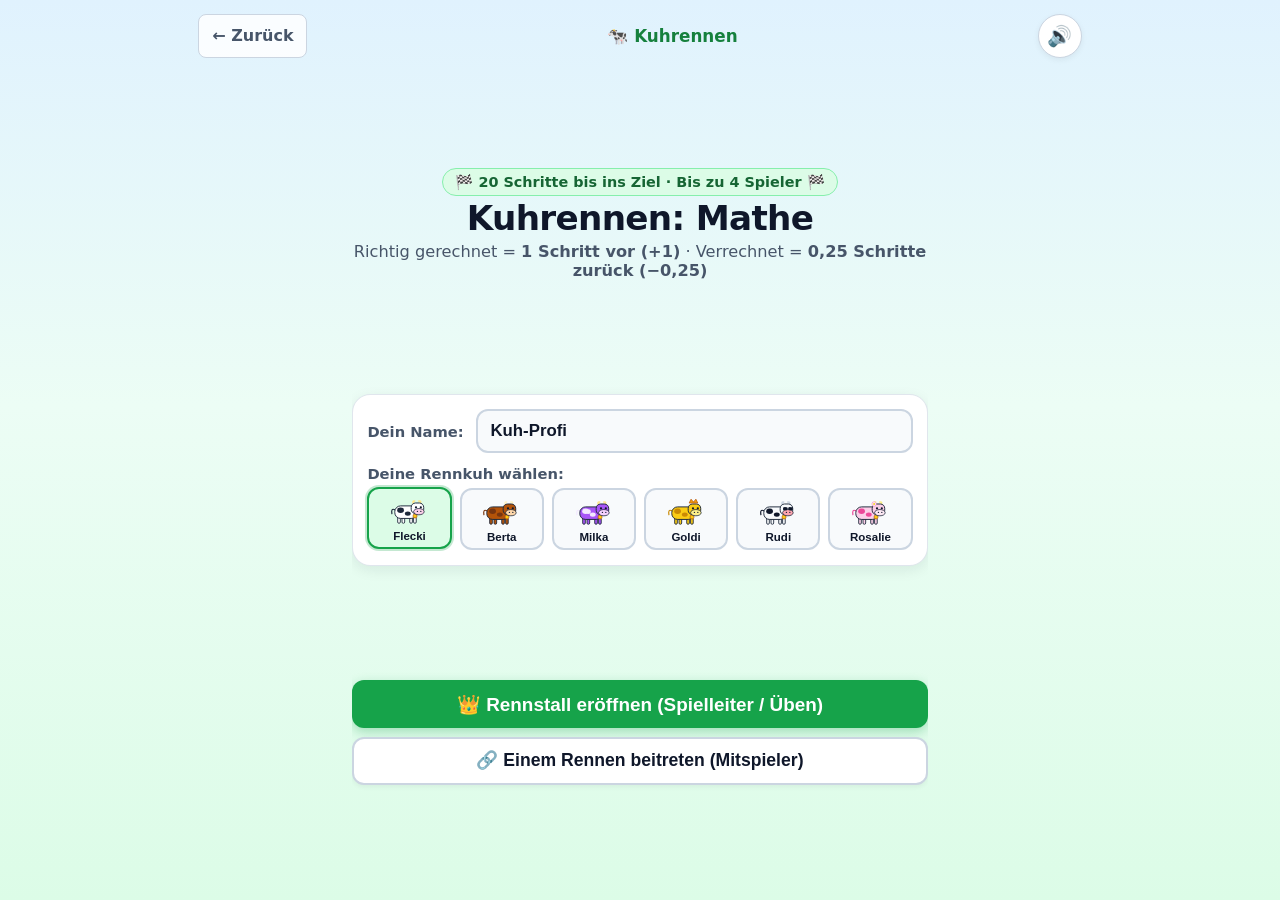
==== projekte/kuhrennen/mathe/index.html @ 22363785 "Neues Lernspiel: Kuhrennen (Mathe)" ====
<!DOCTYPE html>
<html lang="de">
  <head>
    <meta charset="utf-8">
    <meta name="viewport" content="width=device-width, initial-scale=1, viewport-fit=cover">
    <title>Kuhrennen – Mathe</title>
    <link rel="stylesheet" href="style.css">
  </head>
  <body>
    <div class="app-container">

      <!-- ===================================================================
           1. START-BILDSCHIRM (PROFIL & MODUS-WAHL)
           =================================================================== -->
      <section id="screen-home" class="screen">
        <header class="app-header">
          <a href="../" class="nav-back">&larr; Zurück</a>
          <div class="header-titel-mini">🐄 Kuhrennen</div>
          <button id="sound-toggle" class="btn-icon" type="button" aria-label="Ton an/aus">🔊</button>
        </header>

        <main class="home-content">
          <div class="hero-sektion">
            <div class="hero-badge">🏁 20 Schritte bis ins Ziel · Bis zu 4 Spieler 🏁</div>
            <h1 class="spiel-titel">Kuhrennen: Mathe</h1>
            <p class="spiel-untertitel">
              Richtig gerechnet = <strong>1 Schritt vor (+1)</strong> · Verrechnet = <strong>0,25 Schritte zurück (−0,25)</strong>
            </p>
          </div>

          <!-- Spieler-Profil: Name & Kuh-Auswahl -->
          <div class="karte profil-karte">
            <div class="profil-zeile">
              <label for="input-player-name" class="feld-label">Dein Name:</label>
              <input
                id="input-player-name"
                class="text-input"
                type="text"
                maxlength="16"
                placeholder="z. B. Max"
                autocomplete="off"
              >
            </div>

            <div class="kuh-auswahl-block">
              <span class="feld-label">Deine Rennkuh wählen:</span>
              <div id="home-cow-picker" class="kuh-grid" role="radiogroup" aria-label="Rennkuh wählen">
                <!-- Wird dynamisch aus game.js gerendert -->
              </div>
            </div>
          </div>

          <!-- Hauptaktionen: Spiel erstellen oder Beitreten -->
          <div class="home-aktionen">
            <button id="btn-create-lobby" class="btn-primaer btn-gross" type="button">
              👑 Rennstall eröffnen (Spielleiter / Üben)
            </button>
            <button id="btn-go-join" class="btn-sekundaer btn-gross" type="button">
              🔗 Einem Rennen beitreten (Mitspieler)
            </button>
          </div>
        </main>
      </section>

      <!-- ===================================================================
           2. RENNSTALL / LOBBY (SPIELLEITER & MITSPIELER)
           =================================================================== -->
      <section id="screen-lobby" class="screen" hidden>
        <header class="app-header">
          <button id="btn-leave-lobby" class="nav-back btn-link-optik" type="button">&larr; Verlassen</button>
          <div id="lobby-role-badge" class="rolle-badge">👑 Spielleiter</div>
          <button class="btn-icon header-sound" type="button" aria-label="Ton an/aus">🔊</button>
        </header>

        <main class="lobby-content">
          <div class="lobby-grid">
            <!-- Linke/Obere Spalte: Startboxen (1 bis 4 Spieler) -->
            <div class="karte stall-karte">
              <div class="karte-kopf">
                <h2 class="sektion-titel">🐄 Startboxen (<span id="lobby-player-count">1</span>/4)</h2>
                <button id="btn-open-invite" class="btn-akzent-klein" type="button">
                  ➕ Mitspieler einladen
                </button>
              </div>

              <div id="lobby-players-list" class="stall-liste">
                <!-- Spieler-Slots werden dynamisch gerendert -->
              </div>

              <!-- Schneller Kuh-Wechsel in der Lobby -->
              <div class="lobby-profil-leiste">
                <span class="klein-label">Kuh wechseln:</span>
                <div id="lobby-cow-picker" class="kuh-grid-kompakt"></div>
              </div>
            </div>

            <!-- Rechte/Untere Spalte: Aufgabentyp & Start -->
            <div class="karte einstellungen-karte">
              <h2 class="sektion-titel">📐 Aufgabentyp für dieses Rennen</h2>
              <p id="lobby-typ-hinweis" class="klein-hinweis">
                Der Spielleiter wählt die Aufgaben für alle aus (alle erhalten exakt dieselben Aufgaben):
              </p>

              <div id="lobby-typen-container" class="typen-liste">
                <!-- Aufgabentypen aus game.js -->
              </div>

              <div class="lobby-start-bereich">
                <button id="btn-start-race" class="btn-primaer btn-gross" type="button">
                  🚦 Rennen starten!
                </button>
                <div id="guest-waiting-msg" class="warte-box" hidden>
                  <span class="puls-punkt"></span>
                  <span>Verbunden! Warte darauf, dass der Spielleiter das Rennen startet…</span>
                </div>
              </div>
            </div>
          </div>
        </main>
      </section>

      <!-- ===================================================================
           3. BEITRITTS-BILDSCHIRM FÜR MITSPIELER (WEBRTC HANDSHAKE)
           =================================================================== -->
      <section id="screen-join" class="screen" hidden>
        <header class="app-header">
          <button id="btn-cancel-join" class="nav-back btn-link-optik" type="button">&larr; Zurück</button>
          <div class="rolle-badge">🔗 Mitspieler-Verbindung</div>
          <button class="btn-icon header-sound" type="button" aria-label="Ton an/aus">🔊</button>
        </header>

        <main class="join-content">
          <div class="karte join-karte">
            <!-- Schritt 1 für Mitspieler: Einladungs-Code eingeben (falls nicht per Link geöffnet) -->
            <div id="guest-step-1" class="handshake-schritt">
              <div class="schritt-badge">Schritt 1 von 2</div>
              <h2 class="sektion-titel">Einladung vom Spielleiter einfügen</h2>
              <p class="schritt-text">
                Füge hier den <strong>Einladungs-Link</strong> oder <strong>Einladungs-Code</strong> ein, den dir der Spielleiter geschickt hat:
              </p>
              <div class="code-eingabe-zeile">
                <input
                  id="input-offer-code"
                  class="text-input code-input"
                  type="text"
                  placeholder="Einladungs-Code oder Link hier einfügen…"
                  autocomplete="off"
                >
                <button id="btn-paste-offer" class="btn-sekundaer" type="button" title="Aus Zwischenablage einfügen">
                  📋 Einfügen
                </button>
              </div>
              <p id="join-error-msg" class="fehler-text" hidden></p>
              <button id="btn-process-offer" class="btn-primaer btn-gross" type="button">
                Weiter &rarr; Antwort-Code erzeugen
              </button>
            </div>

            <!-- Schritt 2 für Mitspieler: Antwort-Code zurückschicken -->
            <div id="guest-step-2" class="handshake-schritt" hidden>
              <div class="schritt-badge erfolg">Schritt 2 von 2</div>
              <h2 class="sektion-titel">Antwort-Code an Spielleiter schicken</h2>
              <p class="schritt-text">
                Super! Kopiere jetzt diesen <strong>Antwort-Code</strong> und schicke ihn zurück an den Spielleiter:
              </p>

              <div class="code-anzeige-box">
                <input
                  id="output-answer-code"
                  class="text-input code-input"
                  type="text"
                  readonly
                >
                <button id="btn-copy-answer" class="btn-primaer" type="button">
                  📋 Antwort-Code kopieren
                </button>
              </div>
              <p id="copy-answer-feedback" class="erfolg-text" hidden>
                ✅ Antwort-Code kopiert! Schicke ihn jetzt dem Spielleiter.
              </p>

              <div class="warte-box">
                <span class="puls-punkt"></span>
                <span>Warte darauf, dass der Spielleiter deinen Antwort-Code einfügt… (Du wirst danach automatisch in den Rennstall weitergeleitet!)</span>
              </div>
            </div>
          </div>
        </main>
      </section>

      <!-- ===================================================================
           4. SPIEL-BILDSCHIRM (RENNBAHN + RECHEN-COCKPIT)
           =================================================================== -->
      <section id="screen-game" class="screen" hidden>
        <header class="game-header">
          <div class="status-element schritte-box">
            <span class="status-label">Dein Ziel</span>
            <span id="own-progress-text" class="status-wert">0 / 20</span>
          </div>

          <div class="game-info-mitte">
            <span id="game-category-badge" class="kategorie-pill">1 ×/÷ 1</span>
            <span id="game-timer-text" class="renn-uhr">0:00</span>
          </div>

          <div class="header-rechts-gruppe">
            <button id="btn-abort-race" class="btn-klein-abbruch" type="button" title="Rennen beenden">✕</button>
            <button class="btn-icon header-sound" type="button" aria-label="Ton an/aus">🔊</button>
          </div>
        </header>

        <main class="game-layout">
          <!-- OBERER BEREICH: LIVE-RENNBAHN (1 bis 4 KÜHE) -->
          <section class="rennbahn-sektion" aria-label="Rennbahn">
            <div class="rennbahn-skala">
              <span>Start</span>
              <span>5</span>
              <span>10</span>
              <span>15</span>
              <span>🏁 20</span>
            </div>
            <div id="race-tracks-container" class="rennbahn-spuren">
              <!-- Spuren für 1–4 Spieler werden dynamisch gerendert -->
            </div>
          </section>

          <!-- UNTERER BEREICH: AUFGABE + ZIFFERNBLOCK -->
          <section class="cockpit-sektion">
            <div class="aufgabe-karte">
              <div id="feedback-effekt" class="feedback-ebene" aria-hidden="true"></div>
              <div class="aufgabe-kopf-zeile">
                <span id="aufgabe-nummer-badge" class="aufgabe-nr">Aufgabe #1</span>
              </div>
              <div class="rechen-zeile">
                <span id="aufgabe-term" class="aufgabe-term">6 · 7</span>
                <div class="loesung-zeile">
                  <span class="ist-gleich">=</span>
                  <div id="antwort-display" class="antwort-display platzhalter">?</div>
                </div>
              </div>
            </div>

            <!-- Touch-Ziffernblock & Tastatur-Steuerung -->
            <div class="tasten-block">
              <div class="ziffern-grid">
                <button type="button" class="taste" data-key="1">1</button>
                <button type="button" class="taste" data-key="2">2</button>
                <button type="button" class="taste" data-key="3">3</button>

                <button type="button" class="taste" data-key="4">4</button>
                <button type="button" class="taste" data-key="5">5</button>
                <button type="button" class="taste" data-key="6">6</button>

                <button type="button" class="taste" data-key="7">7</button>
                <button type="button" class="taste" data-key="8">8</button>
                <button type="button" class="taste" data-key="9">9</button>

                <button type="button" class="taste taste-loeschen" data-key="backspace" aria-label="Letzte Ziffer löschen">⌫</button>
                <button type="button" class="taste" data-key="0">0</button>
                <button type="button" class="taste taste-ok" data-key="enter" aria-label="Antwort bestätigen">✓</button>
              </div>
            </div>
          </section>
        </main>

        <!-- 3-2-1-LOS! STARTAMPEL OVERLAY -->
        <div id="countdown-overlay" class="overlay-huelle" hidden>
          <div class="ampel-karte">
            <div class="ampel-lichter">
              <span id="ampel-rot" class="ampel-kreis"></span>
              <span id="ampel-gelb" class="ampel-kreis"></span>
              <span id="ampel-gruen" class="ampel-kreis"></span>
            </div>
            <div id="countdown-zahl" class="countdown-zahl">3</div>
            <p class="countdown-sub">Mach dich bereit zum Rechnen!</p>
          </div>
        </div>
      </section>

      <!-- ===================================================================
           5. SIEGEREHRUNG & STATISTIK-BILDSCHIRM
           =================================================================== -->
      <section id="screen-end" class="screen" hidden>
        <div id="confetti-container" class="konfetti-ebene" aria-hidden="true"></div>

        <header class="app-header">
          <div class="rolle-badge">🏁 Zieleinlauf</div>
          <button class="btn-icon header-sound" type="button" aria-label="Ton an/aus">🔊</button>
        </header>

        <main class="end-content">
          <div class="sieger-banner">
            <div id="winner-cow-avatar" class="sieger-kuh-gross"></div>
            <div class="sieger-text-block">
              <span class="krone-badge">🏆 Sieger-Kuh 🏆</span>
              <h2 id="winner-title" class="end-titel">Max gewinnt!</h2>
              <p id="winner-subtitle" class="end-untertitel">20 Schritte in 45,2 Sekunden</p>
            </div>
          </div>

          <!-- Rangliste & Detail-Statistik für alle Spieler -->
          <div class="karte rangliste-karte">
            <h3 class="sektion-titel">📊 Platzierungen & Statistik</h3>
            <div id="results-table-container" class="rangliste-scroll">
              <!-- Dynamische Tabelle mit Platz, Kuh, Name, Schritte, Richtig, Fehler, Quote, Zeit -->
            </div>
          </div>

          <!-- Aktionen nach dem Rennen (Verbindung bleibt bestehen!) -->
          <div id="host-end-actions" class="end-aktionen">
            <button id="btn-rematch" class="btn-primaer btn-gross" type="button">
              🔄 Gleich nochmal spielen!
            </button>
            <button id="btn-back-lobby" class="btn-sekundaer" type="button">
              🏠 Zurück in den Rennstall (Aufgabentyp ändern)
            </button>
          </div>

          <div id="guest-end-waiting" class="warte-box" hidden>
            <span class="puls-punkt"></span>
            <span>Warte auf den Spielleiter für die nächste Runde…</span>
          </div>
        </main>
      </section>

      <!-- ===================================================================
           MODAL: MITSPIELER EINLADEN (FÜR SPIELLEITER)
           =================================================================== -->
      <div id="modal-invite" class="overlay-huelle" hidden role="dialog" aria-modal="true" aria-labelledby="invite-modal-title">
        <div class="modal-karte">
          <div class="modal-kopf">
            <h2 id="invite-modal-title" class="sektion-titel">➕ Mitspieler einladen</h2>
            <button id="btn-close-invite" class="btn-icon-klein" type="button" aria-label="Schließen">✕</button>
          </div>

          <div class="modal-inhalt">
            <!-- Schritt 1: Einladungs-Link oder Code senden -->
            <div class="handshake-schritt">
              <div class="schritt-badge">1. Einladung verschicken</div>
              <p class="schritt-text">
                Schicke deinem Mitspieler diesen <strong>Einladungs-Link</strong> (oder den Code):
              </p>
              <div class="invite-buttons-row">
                <button id="btn-copy-invite-link" class="btn-primaer" type="button">
                  🔗 Einladungs-Link kopieren
                </button>
                <button id="btn-copy-invite-code" class="btn-sekundaer" type="button">
                  📋 Nur Code kopieren
                </button>
              </div>
              <input id="output-offer-code" class="text-input code-input-klein" type="text" readonly>
              <p id="invite-copy-feedback" class="erfolg-text" hidden></p>
            </div>

            <hr class="trennlinie">

            <!-- Schritt 2: Antwort-Code vom Mitspieler einfügen -->
            <div class="handshake-schritt">
              <div class="schritt-badge erfolg">2. Antwort-Code vom Mitspieler einfügen</div>
              <p class="schritt-text">
                Sobald dein Mitspieler den Link geöffnet hat, schickt er dir seinen <strong>Antwort-Code</strong> zurück. Füge ihn hier ein:
              </p>
              <div class="code-eingabe-zeile">
                <input
                  id="input-answer-code"
                  class="text-input code-input"
                  type="text"
                  placeholder="Antwort-Code hier einfügen…"
                  autocomplete="off"
                >
                <button id="btn-paste-answer" class="btn-sekundaer" type="button" title="Aus Zwischenablage einfügen">
                  📋 Einfügen
                </button>
              </div>
              <p id="invite-error-msg" class="fehler-text" hidden></p>
              <button id="btn-connect-guest" class="btn-primaer btn-gross" type="button">
                ✅ Mitspieler verbinden
              </button>
            </div>
          </div>
        </div>
      </div>

    </div>

    <script src="audio.js"></script>
    <script src="webrtc.js"></script>
    <script src="game.js"></script>
  </body>
</html>
---- projekte/kuhrennen/mathe/style.css ----
/* Kuhrennen: Mathe – Stylesheet */
:root {
  --farbe-hintergrund: #ecfdf5;
  --farbe-wiese-hell: #dcfce7;
  --farbe-wiese-spur-1: #bbf7d0;
  --farbe-wiese-spur-2: #86efac;
  --farbe-karte: #ffffff;
  --farbe-primaer: #16a34a;
  --farbe-primaer-dunkel: #15803d;
  --farbe-blau: #2563eb;
  --farbe-blau-dunkel: #1d4ed8;
  --farbe-akzent: #f59e0b;
  --farbe-erfolg: #10b981;
  --farbe-fehler: #ef4444;
  --farbe-text: #0f172a;
  --farbe-text-hell: #475569;
  --farbe-taste: #f8fafc;
  --farbe-taste-border: #cbd5e1;
  --farbe-taste-hover: #e2e8f0;
  --farbe-taste-active: #cbd5e1;

  --radius-gross: 1.15rem;
  --radius-mittel: 0.75rem;
  --radius-klein: 0.5rem;
  --schatten: 0 4px 14px rgba(15, 23, 42, 0.08);
  --schatten-stark: 0 10px 28px rgba(15, 23, 42, 0.14);
}

*, *::before, *::after {
  box-sizing: border-box;
  margin: 0;
  padding: 0;
}

body {
  font-family: system-ui, -apple-system, BlinkMacSystemFont, "Segoe UI", Roboto, sans-serif;
  background: linear-gradient(180deg, #e0f2fe 0%, #ecfdf5 45%, #dcfce7 100%);
  color: var(--farbe-text);
  height: 100dvh;
  min-height: 100dvh;
  overflow: hidden;
  display: flex;
  justify-content: center;
  align-items: center;
  padding-top: env(safe-area-inset-top);
  padding-bottom: env(safe-area-inset-bottom);
  padding-left: env(safe-area-inset-left);
  padding-right: env(safe-area-inset-right);
  user-select: none;
  -webkit-user-select: none;
}

.app-container {
  width: 100%;
  max-width: 58rem;
  height: 100dvh;
  display: flex;
  flex-direction: column;
  position: relative;
  overflow: hidden;
}

/* =========================================================================
   SCREENS & ALLGEMEINE CONTAINER
   ========================================================================= */
.screen {
  flex: 1;
  display: flex;
  flex-direction: column;
  height: 100%;
  padding: clamp(0.5rem, 1.5vh, 1.1rem) clamp(0.65rem, 2vw, 1.4rem);
  overflow: hidden;
  position: relative;
}

.screen[hidden],
.overlay-huelle[hidden],
[hidden] {
  display: none !important;
}

.karte {
  background: var(--farbe-karte);
  border-radius: var(--radius-gross);
  box-shadow: var(--schatten);
  padding: clamp(0.65rem, 1.6vh, 1.15rem);
  border: 1px solid rgba(203, 213, 225, 0.6);
}

/* =========================================================================
   HEADER / NAVIGATION
   ========================================================================= */
.app-header,
.game-header {
  display: flex;
  align-items: center;
  justify-content: space-between;
  gap: 0.6rem;
  padding-bottom: clamp(0.35rem, 1vh, 0.6rem);
  flex-shrink: 0;
}

.nav-back {
  display: inline-flex;
  align-items: center;
  font-size: 1rem;
  font-weight: 700;
  color: var(--farbe-text-hell);
  text-decoration: none;
  padding: 0.45rem 0.8rem;
  border-radius: var(--radius-klein);
  background: rgba(255, 255, 255, 0.85);
  border: 1px solid var(--farbe-taste-border);
  min-height: 44px;
  cursor: pointer;
}

.nav-back:hover {
  color: var(--farbe-primaer-dunkel);
  background: #ffffff;
}

.header-titel-mini {
  font-weight: 800;
  font-size: 1.05rem;
  color: var(--farbe-primaer-dunkel);
}

.rolle-badge {
  background: #fef3c7;
  color: #92400e;
  font-weight: 800;
  font-size: 0.9rem;
  padding: 0.35rem 0.85rem;
  border-radius: 999px;
  border: 1px solid #fde68a;
}

.btn-icon {
  background: #ffffff;
  border: 1px solid var(--farbe-taste-border);
  font-size: 1.25rem;
  border-radius: 50%;
  width: 44px;
  height: 44px;
  cursor: pointer;
  display: flex;
  align-items: center;
  justify-content: center;
  box-shadow: 0 2px 6px rgba(0, 0, 0, 0.06);
  transition: transform 0.1s;
  flex-shrink: 0;
}

.btn-icon:active {
  transform: scale(0.92);
}

/* =========================================================================
   1. HOME-SCREEN (PROFIL & START)
   ========================================================================= */
.home-content {
  flex: 1;
  display: flex;
  flex-direction: column;
  align-items: center;
  justify-content: space-evenly;
  gap: clamp(0.45rem, 1.4vh, 1rem);
  max-width: 36rem;
  margin: 0 auto;
  width: 100%;
  overflow: hidden;
}

.hero-sektion {
  text-align: center;
  display: flex;
  flex-direction: column;
  align-items: center;
  gap: 0.25rem;
}

.hero-badge {
  display: inline-block;
  background: #dcfce7;
  color: #166534;
  font-weight: 800;
  font-size: clamp(0.78rem, 1.6vh, 0.92rem);
  padding: 0.28rem 0.8rem;
  border-radius: 999px;
  border: 1px solid #86efac;
}

.spiel-titel {
  font-size: clamp(1.55rem, 3.8vh, 2.35rem);
  font-weight: 900;
  color: #0f172a;
  letter-spacing: -0.02em;
  line-height: 1.1;
}

.spiel-untertitel {
  font-size: clamp(0.85rem, 1.8vh, 1.05rem);
  color: var(--farbe-text-hell);
}

.profil-karte {
  width: 100%;
  display: flex;
  flex-direction: column;
  gap: clamp(0.5rem, 1.3vh, 0.85rem);
}

.profil-zeile {
  display: flex;
  align-items: center;
  gap: 0.75rem;
}

.feld-label {
  font-size: 0.92rem;
  font-weight: 800;
  color: var(--farbe-text-hell);
  white-space: nowrap;
}

.text-input {
  width: 100%;
  font-size: 1.05rem;
  font-weight: 700;
  padding: 0.55rem 0.8rem;
  border: 2px solid var(--farbe-taste-border);
  border-radius: var(--radius-mittel);
  background: #f8fafc;
  color: var(--farbe-text);
  outline: none;
  min-height: 44px;
  user-select: text;
  -webkit-user-select: text;
}

.text-input:focus {
  border-color: var(--farbe-blau);
  background: #ffffff;
}

.kuh-auswahl-block {
  display: flex;
  flex-direction: column;
  gap: 0.4rem;
}

.kuh-grid {
  display: grid;
  grid-template-columns: repeat(6, 1fr);
  gap: clamp(0.3rem, 1vw, 0.5rem);
}

@media (max-width: 520px) {
  .kuh-grid {
    grid-template-columns: repeat(3, 1fr);
  }
}

.kuh-wahl-btn {
  display: flex;
  flex-direction: column;
  align-items: center;
  justify-content: center;
  gap: 0.15rem;
  padding: 0.35rem 0.25rem;
  background: var(--farbe-taste);
  border: 2px solid var(--farbe-taste-border);
  border-radius: var(--radius-mittel);
  cursor: pointer;
  transition: all 0.14s ease;
  min-height: 54px;
}

.kuh-wahl-btn:hover {
  background: #ffffff;
  border-color: var(--farbe-primaer);
}

.kuh-wahl-btn.aktiv {
  background: #dcfce7;
  border-color: var(--farbe-primaer);
  box-shadow: 0 0 0 2px rgba(22, 163, 74, 0.25);
  transform: translateY(-1px);
}

.kuh-wahl-icon {
  width: clamp(2.1rem, 4.5vh, 2.7rem);
  height: clamp(1.65rem, 3.6vh, 2.1rem);
  display: flex;
  align-items: center;
  justify-content: center;
}

.kuh-wahl-icon svg {
  width: 100%;
  height: 100%;
  overflow: visible;
}

.kuh-wahl-name {
  font-size: 0.72rem;
  font-weight: 800;
  color: var(--farbe-text);
}

.home-aktionen {
  width: 100%;
  display: flex;
  flex-direction: column;
  gap: 0.55rem;
}

/* =========================================================================
   BUTTONS
   ========================================================================= */
.btn-primaer {
  background: var(--farbe-primaer);
  color: #ffffff;
  font-size: clamp(1rem, 2.1vh, 1.2rem);
  font-weight: 800;
  border: none;
  border-radius: var(--radius-mittel);
  padding: 0.7rem 1.4rem;
  cursor: pointer;
  box-shadow: 0 4px 12px rgba(22, 163, 74, 0.32);
  transition: transform 0.1s, background 0.15s;
  min-height: 48px;
  display: inline-flex;
  align-items: center;
  justify-content: center;
  gap: 0.45rem;
}

.btn-primaer:hover {
  background: var(--farbe-primaer-dunkel);
}

.btn-primaer:active {
  transform: scale(0.98);
}

.btn-sekundaer {
  background: #ffffff;
  color: var(--farbe-text);
  border: 2px solid var(--farbe-taste-border);
  font-size: clamp(0.95rem, 2vh, 1.1rem);
  font-weight: 700;
  border-radius: var(--radius-mittel);
  padding: 0.65rem 1.2rem;
  cursor: pointer;
  box-shadow: 0 2px 5px rgba(0, 0, 0, 0.05);
  transition: background 0.15s, border-color 0.15s;
  min-height: 48px;
  display: inline-flex;
  align-items: center;
  justify-content: center;
  gap: 0.4rem;
}

.btn-sekundaer:hover {
  background: var(--farbe-taste-hover);
  border-color: #94a3b8;
}

.btn-gross {
  width: 100%;
}

.btn-akzent-klein {
  background: var(--farbe-blau);
  color: #ffffff;
  font-size: 0.88rem;
  font-weight: 800;
  border: none;
  border-radius: var(--radius-klein);
  padding: 0.45rem 0.85rem;
  cursor: pointer;
  min-height: 40px;
  box-shadow: 0 2px 8px rgba(37, 99, 235, 0.25);
}

.btn-akzent-klein:hover {
  background: var(--farbe-blau-dunkel);
}

.btn-akzent-klein:disabled {
  background: #94a3b8;
  cursor: not-allowed;
  box-shadow: none;
}

/* =========================================================================
   2. LOBBY / RENNSTALL
   ========================================================================= */
.lobby-content {
  flex: 1;
  display: flex;
  flex-direction: column;
  justify-content: center;
  overflow: hidden;
}

.lobby-grid {
  display: grid;
  grid-template-columns: 1fr;
  gap: clamp(0.55rem, 1.5vh, 1rem);
  height: 100%;
  max-height: 38rem;
  overflow: hidden;
}

@media (min-width: 740px) {
  .lobby-grid {
    grid-template-columns: 1.08fr 0.92fr;
    align-items: stretch;
  }
}

.stall-karte,
.einstellungen-karte {
  display: flex;
  flex-direction: column;
  justify-content: space-between;
  gap: 0.55rem;
  overflow: hidden;
}

.karte-kopf {
  display: flex;
  align-items: center;
  justify-content: space-between;
  gap: 0.5rem;
}

.sektion-titel {
  font-size: clamp(1rem, 2.1vh, 1.2rem);
  font-weight: 800;
  color: var(--farbe-text);
}

.stall-liste {
  display: flex;
  flex-direction: column;
  gap: 0.4rem;
  flex: 1;
  overflow-y: auto;
}

.stall-slot {
  display: flex;
  align-items: center;
  justify-content: space-between;
  gap: 0.65rem;
  padding: 0.45rem 0.7rem;
  border-radius: var(--radius-mittel);
  background: #f8fafc;
  border: 2px solid #e2e8f0;
  min-height: 48px;
}

.stall-slot.belegt {
  background: #f0fdf4;
  border-color: #86efac;
}

.stall-slot.eigener {
  background: #eff6ff;
  border-color: #93c5fd;
}

.stall-links {
  display: flex;
  align-items: center;
  gap: 0.6rem;
  min-width: 0;
}

.stall-kuh-icon {
  width: 2.4rem;
  height: 1.9rem;
  flex-shrink: 0;
}

.stall-kuh-icon svg {
  width: 100%;
  height: 100%;
}

.stall-name {
  font-weight: 800;
  font-size: 0.98rem;
  color: var(--farbe-text);
  white-space: nowrap;
  overflow: hidden;
  text-overflow: ellipsis;
}

.stall-status {
  font-size: 0.78rem;
  font-weight: 700;
  padding: 0.2rem 0.55rem;
  border-radius: 999px;
  background: #dcfce7;
  color: #166534;
  white-space: nowrap;
}

.stall-slot.leer .stall-name {
  color: #94a3b8;
  font-weight: 600;
  font-style: italic;
}

.lobby-profil-leiste {
  display: flex;
  align-items: center;
  justify-content: space-between;
  gap: 0.5rem;
  padding-top: 0.35rem;
  border-top: 1px solid #e2e8f0;
}

.klein-label {
  font-size: 0.8rem;
  font-weight: 700;
  color: var(--farbe-text-hell);
  white-space: nowrap;
}

.kuh-grid-kompakt {
  display: flex;
  gap: 0.3rem;
  flex-wrap: nowrap;
}

.kuh-mini-btn {
  width: 38px;
  height: 34px;
  padding: 2px;
  border-radius: var(--radius-klein);
  border: 2px solid var(--farbe-taste-border);
  background: #f8fafc;
  cursor: pointer;
  display: flex;
  align-items: center;
  justify-content: center;
}

.kuh-mini-btn.aktiv {
  border-color: var(--farbe-primaer);
  background: #dcfce7;
}

.kuh-mini-btn svg {
  width: 100%;
  height: 100%;
}

.klein-hinweis {
  font-size: 0.82rem;
  color: var(--farbe-text-hell);
}

.typen-liste {
  display: flex;
  flex-direction: column;
  gap: 0.45rem;
}

.typ-karte {
  display: grid;
  grid-template-columns: auto 1fr;
  grid-template-rows: auto auto;
  column-gap: 0.75rem;
  row-gap: 0.1rem;
  align-items: center;
  text-align: left;
  background: var(--farbe-taste);
  border: 2px solid var(--farbe-taste-border);
  border-radius: var(--radius-mittel);
  padding: 0.5rem 0.75rem;
  cursor: pointer;
  transition: all 0.15s ease;
  min-height: 52px;
}

.typ-karte:hover:not(:disabled) {
  background: #ffffff;
  border-color: var(--farbe-blau);
}

.typ-karte.aktiv {
  background: #eff6ff;
  border-color: var(--farbe-blau);
  box-shadow: 0 0 0 2px rgba(37, 99, 235, 0.18);
}

.typ-karte:disabled {
  cursor: default;
  opacity: 0.9;
}

.typ-badge {
  grid-row: 1 / span 2;
  font-size: 1.15rem;
  font-weight: 800;
  background: #dbeafe;
  color: var(--farbe-blau-dunkel);
  padding: 0.35rem 0.6rem;
  border-radius: var(--radius-klein);
  border: 1px solid #bfdbfe;
  font-family: monospace;
}

.typ-titel {
  font-size: 1rem;
  font-weight: 800;
  color: var(--farbe-text);
}

.typ-beschreibung {
  font-size: 0.78rem;
  color: var(--farbe-text-hell);
}

.warte-box {
  display: flex;
  align-items: center;
  justify-content: center;
  gap: 0.6rem;
  background: #eff6ff;
  border: 1px solid #bfdbfe;
  color: #1e40af;
  padding: 0.65rem 0.9rem;
  border-radius: var(--radius-mittel);
  font-size: 0.9rem;
  font-weight: 700;
  text-align: left;
}

.puls-punkt {
  width: 10px;
  height: 10px;
  border-radius: 50%;
  background: var(--farbe-blau);
  flex-shrink: 0;
  animation: pulse-dot 1.2s infinite ease-in-out;
}

@keyframes pulse-dot {
  0%, 100% { transform: scale(0.85); opacity: 0.6; }
  50% { transform: scale(1.25); opacity: 1; }
}

/* =========================================================================
   3. BEITRITTS-SCREEN & EINLADUNGS-MODAL (WEBRTC HANDSHAKE)
   ========================================================================= */
.join-content {
  flex: 1;
  display: flex;
  align-items: center;
  justify-content: center;
  overflow: hidden;
}

.join-karte {
  width: 100%;
  max-width: 34rem;
}

.handshake-schritt {
  display: flex;
  flex-direction: column;
  gap: 0.6rem;
}

.schritt-badge {
  display: inline-block;
  align-self: flex-start;
  background: #dbeafe;
  color: #1e40af;
  font-size: 0.78rem;
  font-weight: 800;
  padding: 0.22rem 0.65rem;
  border-radius: 999px;
  text-transform: uppercase;
}

.schritt-badge.erfolg {
  background: #dcfce7;
  color: #166534;
}

.schritt-text {
  font-size: 0.92rem;
  color: var(--farbe-text-hell);
  line-height: 1.35;
}

.code-eingabe-zeile,
.code-anzeige-box,
.invite-buttons-row {
  display: flex;
  gap: 0.5rem;
  align-items: center;
}

.code-input {
  font-family: ui-monospace, SFMono-Regular, Menlo, monospace;
  font-size: 0.88rem;
}

.code-input-klein {
  font-family: ui-monospace, SFMono-Regular, Menlo, monospace;
  font-size: 0.75rem;
  padding: 0.35rem 0.6rem;
  min-height: 34px;
  color: var(--farbe-text-hell);
}

.fehler-text {
  color: var(--farbe-fehler);
  font-size: 0.88rem;
  font-weight: 700;
  background: #fef2f2;
  padding: 0.45rem 0.7rem;
  border-radius: var(--radius-klein);
  border: 1px solid #fecaca;
}

.erfolg-text {
  color: #15803d;
  font-size: 0.88rem;
  font-weight: 700;
  background: #f0fdf4;
  padding: 0.4rem 0.7rem;
  border-radius: var(--radius-klein);
  border: 1px solid #bbf7d0;
}

/* MODAL OVERLAY */
.overlay-huelle {
  position: absolute;
  inset: 0;
  background: rgba(15, 23, 42, 0.58);
  backdrop-filter: blur(3px);
  display: flex;
  align-items: center;
  justify-content: center;
  padding: 1rem;
  z-index: 50;
}

.modal-karte {
  background: #ffffff;
  border-radius: var(--radius-gross);
  box-shadow: var(--schatten-stark);
  width: 100%;
  max-width: 34rem;
  padding: clamp(0.85rem, 2vh, 1.35rem);
  display: flex;
  flex-direction: column;
  gap: 0.75rem;
  max-height: 92dvh;
  overflow-y: auto;
}

.modal-kopf {
  display: flex;
  align-items: center;
  justify-content: space-between;
}

.btn-icon-klein {
  background: #f1f5f9;
  border: 1px solid #cbd5e1;
  border-radius: 50%;
  width: 36px;
  height: 36px;
  font-size: 1rem;
  font-weight: 800;
  cursor: pointer;
}

.trennlinie {
  border: none;
  border-top: 1px solid #e2e8f0;
  margin: 0.35rem 0;
}

/* =========================================================================
   4. SPIEL-BILDSCHIRM: RENNSTEIG & RECHEN-COCKPIT
   ========================================================================= */
.schritte-box {
  background: #ffffff;
  border: 1px solid var(--farbe-taste-border);
  border-radius: var(--radius-mittel);
  padding: 0.2rem 0.65rem;
  text-align: center;
  box-shadow: var(--schatten);
}

.status-label {
  display: block;
  font-size: 0.65rem;
  text-transform: uppercase;
  color: var(--farbe-text-hell);
  font-weight: 800;
}

.status-wert {
  display: block;
  font-size: 1.15rem;
  font-weight: 900;
  color: var(--farbe-primaer-dunkel);
  font-variant-numeric: tabular-nums;
}

.game-info-mitte {
  display: flex;
  align-items: center;
  gap: 0.6rem;
}

.kategorie-pill {
  background: #dbeafe;
  color: #1e40af;
  font-weight: 800;
  font-size: 0.85rem;
  padding: 0.25rem 0.65rem;
  border-radius: 999px;
}

.renn-uhr {
  font-size: 1.15rem;
  font-weight: 800;
  color: var(--farbe-text);
  font-variant-numeric: tabular-nums;
  background: rgba(255, 255, 255, 0.8);
  padding: 0.2rem 0.6rem;
  border-radius: var(--radius-klein);
}

.header-rechts-gruppe {
  display: flex;
  align-items: center;
  gap: 0.4rem;
}

.btn-klein-abbruch {
  width: 40px;
  height: 40px;
  border-radius: 50%;
  border: 1px solid #fecaca;
  background: #fef2f2;
  color: #dc2626;
  font-weight: 800;
  font-size: 1rem;
  cursor: pointer;
}

.game-layout {
  flex: 1;
  display: flex;
  flex-direction: column;
  justify-content: space-between;
  gap: clamp(0.4rem, 1.2vh, 0.85rem);
  overflow: hidden;
}

/* LIVE-RENNBAHN */
.rennbahn-sektion {
  background: #4ade80;
  border: 3px solid #16a34a;
  border-radius: var(--radius-gross);
  padding: 0.35rem 0.65rem 0.45rem;
  box-shadow: inset 0 2px 6px rgba(0, 0, 0, 0.08), var(--schatten);
  display: flex;
  flex-direction: column;
  gap: 0.2rem;
  flex-shrink: 0;
}

.rennbahn-skala {
  display: flex;
  justify-content: space-between;
  font-size: 0.7rem;
  font-weight: 800;
  color: #064e3b;
  padding: 0 2.2rem 0 0.4rem;
}

.rennbahn-spuren {
  display: flex;
  flex-direction: column;
  gap: 0.28rem;
}

.rennbahn-spur {
  position: relative;
  height: clamp(2.1rem, 4.6vh, 2.85rem);
  border-radius: var(--radius-klein);
  background: repeating-linear-gradient(
    90deg,
    #dcfce7 0%,
    #dcfce7 24.7%,
    rgba(22, 163, 74, 0.25) 24.7%,
    rgba(22, 163, 74, 0.25) 25%
  );
  border: 1px solid rgba(22, 101, 52, 0.25);
  display: flex;
  align-items: center;
  overflow: visible;
}

.rennbahn-spur.eigene-spur {
  background: repeating-linear-gradient(
    90deg,
    #fef9c3 0%,
    #fef9c3 24.7%,
    rgba(202, 138, 4, 0.25) 24.7%,
    rgba(202, 138, 4, 0.25) 25%
  );
  border: 2px solid #eab308;
}

/* Ziellinie rechts auf der Spur */
.spur-ziellinie {
  position: absolute;
  right: 1.9rem;
  top: 0;
  bottom: 0;
  width: 10px;
  background: repeating-conic-gradient(#0f172a 0% 25%, #ffffff 0% 50%) 50% / 8px 8px;
  border-left: 1px solid #0f172a;
  border-right: 1px solid #0f172a;
  z-index: 1;
}

/* Spielername & Schritte links auf der Spur */
.spur-info {
  position: relative;
  z-index: 2;
  display: flex;
  align-items: center;
  gap: 0.35rem;
  padding-left: 0.45rem;
  pointer-events: none;
}

.spur-spieler-name {
  font-size: 0.76rem;
  font-weight: 800;
  color: #064e3b;
  background: rgba(255, 255, 255, 0.82);
  padding: 0.08rem 0.42rem;
  border-radius: 999px;
  max-width: 7.5rem;
  white-space: nowrap;
  overflow: hidden;
  text-overflow: ellipsis;
}

.spur-schritte-badge {
  font-size: 0.72rem;
  font-weight: 800;
  color: #1e293b;
  background: rgba(255, 255, 255, 0.75);
  padding: 0.08rem 0.38rem;
  border-radius: 999px;
  font-variant-numeric: tabular-nums;
}

/* Rennbahn-Laufbereich für die Kuh */
.spur-laufbereich {
  position: absolute;
  left: 0.5rem;
  right: 2.3rem;
  top: 0;
  bottom: 0;
  pointer-events: none;
}

.renn-kuh-wrapper {
  position: absolute;
  top: 50%;
  left: 0%;
  transform: translate(-15%, -50%);
  width: clamp(2.2rem, 4.6vh, 2.9rem);
  height: clamp(1.75rem, 3.8vh, 2.3rem);
  transition: left 0.28s cubic-bezier(0.22, 1, 0.36, 1);
  z-index: 3;
  display: flex;
  align-items: center;
  justify-content: center;
}

.renn-kuh-wrapper svg {
  width: 100%;
  height: 100%;
  overflow: visible;
  filter: drop-shadow(0 2px 3px rgba(0, 0, 0, 0.18));
}

.renn-kuh-wrapper.huepf-vor svg {
  animation: kuh-hop 0.32s ease-out;
}

.renn-kuh-wrapper.stolper-zurueck svg {
  animation: kuh-stumble 0.36s ease-in-out;
}

@keyframes kuh-hop {
  0% { transform: translateY(0) rotate(0deg) scale(1); }
  45% { transform: translateY(-7px) rotate(-8deg) scale(1.12); }
  100% { transform: translateY(0) rotate(0deg) scale(1); }
}

@keyframes kuh-stumble {
  0% { transform: translateX(0) rotate(0deg); }
  30% { transform: translateX(-5px) rotate(14deg); }
  65% { transform: translateX(-2px) rotate(-10deg); }
  100% { transform: translateX(0) rotate(0deg); }
}

/* Schwebendes Event-Badge an der Kuh (+1 💨 / -0,25 💫) */
.spur-event-pop {
  position: absolute;
  top: -0.65rem;
  right: -1.2rem;
  font-size: 0.72rem;
  font-weight: 900;
  padding: 0.1rem 0.38rem;
  border-radius: 999px;
  white-space: nowrap;
  z-index: 5;
  animation: pop-fade 0.85s ease-out forwards;
}

.spur-event-pop.plus {
  background: #16a34a;
  color: #ffffff;
  box-shadow: 0 2px 6px rgba(22, 163, 74, 0.35);
}

.spur-event-pop.minus {
  background: #ef4444;
  color: #ffffff;
  box-shadow: 0 2px 6px rgba(239, 68, 68, 0.35);
}

@keyframes pop-fade {
  0% { opacity: 0; transform: translateY(6px) scale(0.8); }
  25% { opacity: 1; transform: translateY(-3px) scale(1.08); }
  100% { opacity: 0; transform: translateY(-14px) scale(0.95); }
}

/* =========================================================================
   COCKPIT: AUFGABEN-KARTE & ZIFFERNBLOCK
   ========================================================================= */
.cockpit-sektion {
  flex: 1;
  display: flex;
  flex-direction: column;
  justify-content: space-between;
  gap: clamp(0.35rem, 1vh, 0.75rem);
  min-height: 0;
}

.aufgabe-karte {
  position: relative;
  background: var(--farbe-karte);
  border-radius: var(--radius-gross);
  box-shadow: var(--schatten);
  padding: clamp(0.45rem, 1.5vh, 1rem);
  display: flex;
  flex-direction: column;
  align-items: center;
  justify-content: center;
  flex: 1;
  min-height: clamp(4.2rem, 11vh, 7.5rem);
}

.aufgabe-kopf-zeile {
  position: absolute;
  top: 0.45rem;
  left: 0.7rem;
}

.aufgabe-nr {
  font-size: 0.72rem;
  font-weight: 800;
  color: var(--farbe-text-hell);
  text-transform: uppercase;
}

.feedback-ebene {
  position: absolute;
  inset: 0;
  pointer-events: none;
  display: flex;
  align-items: center;
  justify-content: center;
  z-index: 4;
}

.kaching-partikel {
  position: absolute;
  font-size: 1.5rem;
  font-weight: 900;
  padding: 0.2rem 0.75rem;
  border-radius: 999px;
  animation: float-kaching 0.65s ease-out forwards;
}

.kaching-partikel.plus {
  color: #15803d;
  background: #dcfce7;
  border: 2px solid #86efac;
}

.kaching-partikel.minus {
  color: #b91c1c;
  background: #fef2f2;
  border: 2px solid #fca5a5;
}

@keyframes float-kaching {
  0% { opacity: 0; transform: translateY(8px) scale(0.75); }
  30% { opacity: 1; transform: translateY(-8px) scale(1.1); }
  100% { opacity: 0; transform: translateY(-36px) scale(1); }
}

.rechen-zeile {
  display: flex;
  align-items: center;
  justify-content: center;
  flex-wrap: wrap;
  gap: clamp(0.5rem, 2vw, 1rem);
  width: 100%;
}

.aufgabe-term {
  font-size: clamp(1.75rem, 4.6vh, 3rem);
  font-weight: 900;
  color: #0f172a;
  font-variant-numeric: tabular-nums;
  white-space: nowrap;
  line-height: 1.1;
}

.aufgabe-term.erfolg-puls {
  animation: pulse-erfolg 0.25s ease-out;
}

@keyframes pulse-erfolg {
  0% { transform: scale(1); }
  50% { transform: scale(1.1); color: var(--farbe-erfolg); }
  100% { transform: scale(1); }
}

.loesung-zeile {
  display: flex;
  align-items: center;
  gap: 0.5rem;
}

.ist-gleich {
  font-size: clamp(1.75rem, 4.6vh, 3rem);
  font-weight: 900;
  color: #0f172a;
}

.antwort-display {
  display: inline-flex;
  align-items: center;
  justify-content: center;
  min-width: clamp(4rem, 10vw, 6.2rem);
  height: clamp(2.6rem, 5.8vh, 3.8rem);
  padding: 0 0.65rem;
  background: #f1f5f9;
  border: 3px solid var(--farbe-blau);
  border-radius: var(--radius-mittel);
  color: var(--farbe-blau-dunkel);
  font-size: clamp(1.55rem, 4.2vh, 2.4rem);
  font-weight: 900;
  font-variant-numeric: tabular-nums;
}

.antwort-display.platzhalter {
  color: #94a3b8;
  font-weight: 500;
}

.antwort-display.fehler-shake {
  border-color: var(--farbe-fehler);
  background: #fef2f2;
  color: var(--farbe-fehler);
  animation: shake 0.25s ease-in-out;
}

@keyframes shake {
  0%, 100% { transform: translateX(0); }
  25% { transform: translateX(-7px); }
  75% { transform: translateX(7px); }
}

/* ZIFFERNBLOCK */
.tasten-block {
  width: 100%;
  max-width: 26rem;
  margin: 0 auto;
  flex-shrink: 0;
}

.ziffern-grid {
  display: grid;
  grid-template-columns: repeat(3, 1fr);
  gap: clamp(0.25rem, 0.75vh, 0.45rem);
}

.taste {
  background: var(--farbe-karte);
  border: 2px solid var(--farbe-taste-border);
  border-radius: var(--radius-mittel);
  color: var(--farbe-text);
  font-size: clamp(1.2rem, 2.8vh, 1.65rem);
  font-weight: 800;
  height: clamp(40px, 5.2vh, 52px);
  cursor: pointer;
  display: flex;
  align-items: center;
  justify-content: center;
  box-shadow: 0 2px 4px rgba(0, 0, 0, 0.05);
  touch-action: manipulation;
}

.taste:hover {
  background: var(--farbe-taste-hover);
}

.taste:active {
  transform: scale(0.94);
  background: var(--farbe-taste-active);
}

.taste-loeschen {
  background: #f8fafc;
  color: #64748b;
}

.taste-ok {
  background: var(--farbe-erfolg);
  border-color: #059669;
  color: #ffffff;
  box-shadow: 0 3px 8px rgba(16, 185, 129, 0.32);
}

/* QUERFORMAT / DESKTOP: Aufgabe links, Ziffernblock rechts unter der Rennbahn */
@media (min-width: 720px) and (min-height: 500px) {
  .cockpit-sektion {
    flex-direction: row;
    align-items: stretch;
    gap: 1.25rem;
  }

  .aufgabe-karte {
    flex: 1;
  }

  .rechen-zeile {
    flex-direction: column;
    gap: 0.4rem;
  }

  .tasten-block {
    width: 18rem;
    display: flex;
    flex-direction: column;
    justify-content: center;
  }
}

/* =========================================================================
   STARTAMPEL COUNTDOWN OVERLAY
   ========================================================================= */
.ampel-karte {
  background: #ffffff;
  border-radius: var(--radius-gross);
  padding: 1.6rem 2.2rem;
  text-align: center;
  box-shadow: var(--schatten-stark);
  display: flex;
  flex-direction: column;
  align-items: center;
  gap: 0.75rem;
}

.ampel-lichter {
  display: flex;
  gap: 0.75rem;
  background: #1e293b;
  padding: 0.6rem 1.1rem;
  border-radius: 999px;
}

.ampel-kreis {
  width: 28px;
  height: 28px;
  border-radius: 50%;
  background: #475569;
  transition: background 0.15s, box-shadow 0.15s;
}

.ampel-kreis.rot-aktiv {
  background: #ef4444;
  box-shadow: 0 0 14px #ef4444;
}

.ampel-kreis.gelb-aktiv {
  background: #f59e0b;
  box-shadow: 0 0 14px #f59e0b;
}

.ampel-kreis.gruen-aktiv {
  background: #10b981;
  box-shadow: 0 0 14px #10b981;
}

.countdown-zahl {
  font-size: 3.6rem;
  font-weight: 900;
  color: var(--farbe-text);
  line-height: 1;
}

.countdown-sub {
  font-size: 0.95rem;
  font-weight: 700;
  color: var(--farbe-text-hell);
}

/* =========================================================================
   5. SIEGEREHRUNG & STATISTIK
   ========================================================================= */
.end-content {
  flex: 1;
  display: flex;
  flex-direction: column;
  align-items: center;
  justify-content: space-between;
  gap: clamp(0.5rem, 1.5vh, 1rem);
  max-width: 42rem;
  margin: 0 auto;
  width: 100%;
  overflow: hidden;
  z-index: 2;
}

.sieger-banner {
  display: flex;
  align-items: center;
  gap: 1rem;
  background: #ffffff;
  padding: 0.75rem 1.25rem;
  border-radius: var(--radius-gross);
  box-shadow: var(--schatten);
  border: 2px solid #fde047;
  width: 100%;
  justify-content: center;
}

.sieger-kuh-gross {
  width: clamp(3.6rem, 8vh, 5rem);
  height: clamp(2.9rem, 6.5vh, 4rem);
  animation: kuh-hop 0.8s infinite alternate ease-in-out;
}

.sieger-kuh-gross svg {
  width: 100%;
  height: 100%;
}

.sieger-text-block {
  text-align: left;
}

.krone-badge {
  display: inline-block;
  background: #fef9c3;
  color: #854d0e;
  font-size: 0.78rem;
  font-weight: 800;
  padding: 0.15rem 0.55rem;
  border-radius: 999px;
  border: 1px solid #fde047;
}

.end-titel {
  font-size: clamp(1.35rem, 3.2vh, 1.9rem);
  font-weight: 900;
  color: #0f172a;
}

.end-untertitel {
  font-size: 0.9rem;
  font-weight: 700;
  color: var(--farbe-text-hell);
}

.rangliste-karte {
  width: 100%;
  flex: 1;
  display: flex;
  flex-direction: column;
  gap: 0.45rem;
  min-height: 0;
  overflow: hidden;
}

.rangliste-scroll {
  overflow-y: auto;
  flex: 1;
}

.statistik-tabelle {
  width: 100%;
  border-collapse: collapse;
  font-size: clamp(0.8rem, 1.7vh, 0.95rem);
}

.statistik-tabelle th {
  text-align: left;
  font-size: 0.72rem;
  text-transform: uppercase;
  color: var(--farbe-text-hell);
  padding: 0.35rem 0.45rem;
  border-bottom: 2px solid #e2e8f0;
}

.statistik-tabelle td {
  padding: 0.45rem;
  border-bottom: 1px solid #f1f5f9;
  font-weight: 700;
  vertical-align: middle;
}

.statistik-tabelle tr.sieger-zeile {
  background: #fefce8;
}

.tab-kuh-zelle {
  display: flex;
  align-items: center;
  gap: 0.45rem;
}

.tab-kuh-mini {
  width: 1.9rem;
  height: 1.5rem;
  flex-shrink: 0;
}

.tab-kuh-mini svg {
  width: 100%;
  height: 100%;
}

.end-aktionen {
  width: 100%;
  display: flex;
  gap: 0.6rem;
  flex-wrap: wrap;
}

.end-aktionen > button {
  flex: 1;
  min-width: 14rem;
}

/* KONFETTI */
.konfetti-ebene {
  position: absolute;
  inset: 0;
  pointer-events: none;
  overflow: hidden;
  z-index: 1;
}

.konfetti-teil {
  position: absolute;
  top: -12px;
  width: 10px;
  height: 14px;
  border-radius: 2px;
  animation: konfetti-fall 2.6s linear forwards;
}

@keyframes konfetti-fall {
  0% { transform: translateY(0) rotate(0deg); opacity: 1; }
  100% { transform: translateY(100dvh) rotate(540deg); opacity: 0; }
}
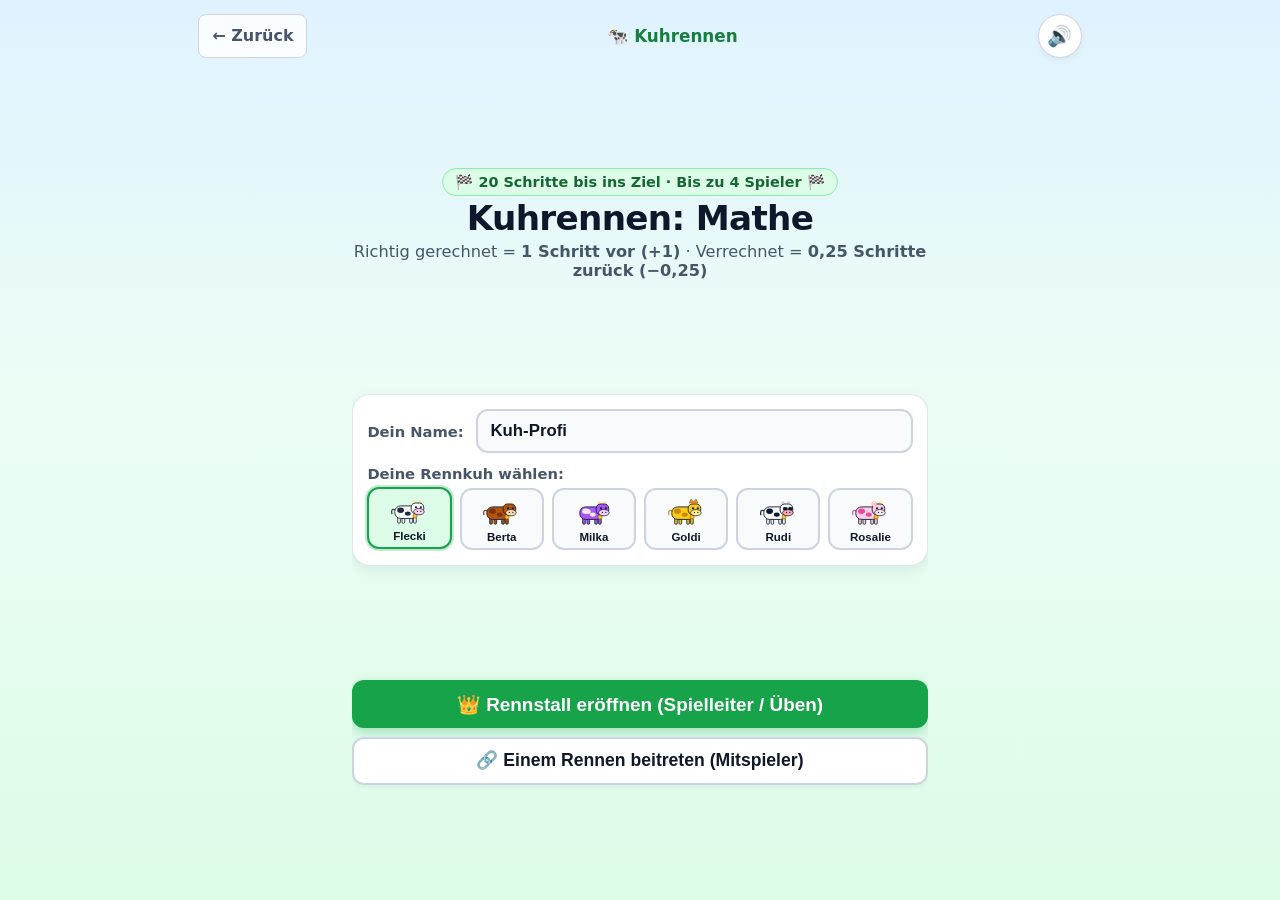
==== commit f21ce3b9: "Kuhrennen: Einladung und Verbindung per QR-Code hinzufügen" ====
--- a/projekte/kuhrennen/mathe/index.html
+++ b/projekte/kuhrennen/mathe/index.html
@@ -131,58 +131,88 @@
 
         <main class="join-content">
           <div class="karte join-karte">
-            <!-- Schritt 1 für Mitspieler: Einladungs-Code eingeben (falls nicht per Link geöffnet) -->
+            <!-- Schritt 1 für Mitspieler: Einladungs-QR scannen oder Code eingeben -->
             <div id="guest-step-1" class="handshake-schritt">
               <div class="schritt-badge">Schritt 1 von 2</div>
-              <h2 class="sektion-titel">Einladung vom Spielleiter einfügen</h2>
+              <h2 class="sektion-titel">Einladung vom Spielleiter scannen</h2>
               <p class="schritt-text">
-                Füge hier den <strong>Einladungs-Link</strong> oder <strong>Einladungs-Code</strong> ein, den dir der Spielleiter geschickt hat:
+                Scanne den <strong>QR-Code</strong> auf dem Bildschirm des Spielleiters:
               </p>
-              <div class="code-eingabe-zeile">
-                <input
-                  id="input-offer-code"
-                  class="text-input code-input"
-                  type="text"
-                  placeholder="Einladungs-Code oder Link hier einfügen…"
-                  autocomplete="off"
-                >
-                <button id="btn-paste-offer" class="btn-sekundaer" type="button" title="Aus Zwischenablage einfügen">
-                  📋 Einfügen
+
+              <button id="btn-scan-offer-qr" class="btn-primaer btn-gross" type="button">
+                📷 Einladungs-QR-Code scannen
+              </button>
+
+              <div id="guest-qr-scanner-box" class="qr-scanner-box" hidden>
+                <div class="qr-video-rahmen">
+                  <video id="guest-qr-video" class="qr-video" playsinline muted></video>
+                  <div class="qr-zielrahmen" aria-hidden="true"></div>
+                </div>
+                <button id="btn-stop-guest-scan" class="btn-sekundaer" type="button">
+                  ✕ Kamera schließen
                 </button>
               </div>
+
               <p id="join-error-msg" class="fehler-text" hidden></p>
-              <button id="btn-process-offer" class="btn-primaer btn-gross" type="button">
-                Weiter &rarr; Antwort-Code erzeugen
-              </button>
-            </div>
-
-            <!-- Schritt 2 für Mitspieler: Antwort-Code zurückschicken -->
+
+              <details class="fallback-details">
+                <summary class="fallback-summary">Oder Einladungs-Link / Code einfügen</summary>
+                <div class="fallback-inhalt">
+                  <div class="code-eingabe-zeile">
+                    <input
+                      id="input-offer-code"
+                      class="text-input code-input"
+                      type="text"
+                      placeholder="Einladungs-Code oder Link hier einfügen…"
+                      autocomplete="off"
+                    >
+                    <button id="btn-paste-offer" class="btn-sekundaer" type="button" title="Aus Zwischenablage einfügen">
+                      📋 Einfügen
+                    </button>
+                  </div>
+                  <button id="btn-process-offer" class="btn-sekundaer btn-gross" type="button">
+                    Weiter &rarr; Antwort-Code erzeugen
+                  </button>
+                </div>
+              </details>
+            </div>
+
+            <!-- Schritt 2 für Mitspieler: Antwort-QR-Code zeigen -->
             <div id="guest-step-2" class="handshake-schritt" hidden>
               <div class="schritt-badge erfolg">Schritt 2 von 2</div>
-              <h2 class="sektion-titel">Antwort-Code an Spielleiter schicken</h2>
+              <h2 class="sektion-titel">Antwort-QR-Code zeigen</h2>
               <p class="schritt-text">
-                Super! Kopiere jetzt diesen <strong>Antwort-Code</strong> und schicke ihn zurück an den Spielleiter:
+                Super! Zeige diesen <strong>QR-Code</strong> dem Spielleiter, damit er ihn scannen kann:
               </p>
 
-              <div class="code-anzeige-box">
-                <input
-                  id="output-answer-code"
-                  class="text-input code-input"
-                  type="text"
-                  readonly
-                >
-                <button id="btn-copy-answer" class="btn-primaer" type="button">
-                  📋 Antwort-Code kopieren
-                </button>
-              </div>
-              <p id="copy-answer-feedback" class="erfolg-text" hidden>
-                ✅ Antwort-Code kopiert! Schicke ihn jetzt dem Spielleiter.
-              </p>
+              <div class="qr-anzeige-karte">
+                <canvas id="guest-answer-qr" class="qr-canvas" aria-label="Antwort-QR-Code"></canvas>
+              </div>
 
               <div class="warte-box">
                 <span class="puls-punkt"></span>
-                <span>Warte darauf, dass der Spielleiter deinen Antwort-Code einfügt… (Du wirst danach automatisch in den Rennstall weitergeleitet!)</span>
-              </div>
+                <span>Warte darauf, dass der Spielleiter deinen QR-Code scannt… (Danach geht es automatisch weiter!)</span>
+              </div>
+
+              <details class="fallback-details">
+                <summary class="fallback-summary">Oder Antwort-Code kopieren</summary>
+                <div class="fallback-inhalt">
+                  <div class="code-anzeige-box">
+                    <input
+                      id="output-answer-code"
+                      class="text-input code-input"
+                      type="text"
+                      readonly
+                    >
+                    <button id="btn-copy-answer" class="btn-primaer" type="button">
+                      📋 Kopieren
+                    </button>
+                  </div>
+                  <p id="copy-answer-feedback" class="erfolg-text" hidden>
+                    ✅ Antwort-Code kopiert! Schicke ihn jetzt dem Spielleiter.
+                  </p>
+                </div>
+              </details>
             </div>
           </div>
         </main>
@@ -334,48 +364,80 @@
           </div>
 
           <div class="modal-inhalt">
-            <!-- Schritt 1: Einladungs-Link oder Code senden -->
+            <!-- Schritt 1: Einladungs-QR-Code zeigen -->
             <div class="handshake-schritt">
-              <div class="schritt-badge">1. Einladung verschicken</div>
+              <div class="schritt-badge">1. Einladungs-QR-Code zeigen</div>
               <p class="schritt-text">
-                Schicke deinem Mitspieler diesen <strong>Einladungs-Link</strong> (oder den Code):
+                Dein Mitspieler scannt diesen <strong>QR-Code</strong> (mit seiner Handy-Kamera oder im Spiel unter „Beitreten“):
               </p>
-              <div class="invite-buttons-row">
-                <button id="btn-copy-invite-link" class="btn-primaer" type="button">
-                  🔗 Einladungs-Link kopieren
+
+              <div id="host-qr-wrap" class="qr-anzeige-karte">
+                <canvas id="host-invite-qr" class="qr-canvas" aria-label="Einladungs-QR-Code"></canvas>
+                <span id="host-qr-loading" class="klein-hinweis">Erzeuge QR-Code…</span>
+              </div>
+
+              <details class="fallback-details">
+                <summary class="fallback-summary">Oder Einladungs-Link / Code kopieren</summary>
+                <div class="fallback-inhalt">
+                  <div class="invite-buttons-row">
+                    <button id="btn-copy-invite-link" class="btn-primaer" type="button">
+                      🔗 Link kopieren
+                    </button>
+                    <button id="btn-copy-invite-code" class="btn-sekundaer" type="button">
+                      📋 Nur Code kopieren
+                    </button>
+                  </div>
+                  <input id="output-offer-code" class="text-input code-input-klein" type="text" readonly>
+                  <p id="invite-copy-feedback" class="erfolg-text" hidden></p>
+                </div>
+              </details>
+            </div>
+
+            <hr class="trennlinie">
+
+            <!-- Schritt 2: Antwort-QR-Code vom Mitspieler scannen -->
+            <div class="handshake-schritt">
+              <div class="schritt-badge erfolg">2. Antwort-QR-Code scannen</div>
+              <p class="schritt-text">
+                Sobald beim Mitspieler der <strong>Antwort-QR-Code</strong> erscheint, scanne ihn hier:
+              </p>
+
+              <button id="btn-scan-answer-qr" class="btn-primaer btn-gross" type="button">
+                📷 Antwort-QR-Code scannen
+              </button>
+
+              <div id="host-qr-scanner-box" class="qr-scanner-box" hidden>
+                <div class="qr-video-rahmen">
+                  <video id="host-qr-video" class="qr-video" playsinline muted></video>
+                  <div class="qr-zielrahmen" aria-hidden="true"></div>
+                </div>
+                <button id="btn-stop-host-scan" class="btn-sekundaer" type="button">
+                  ✕ Kamera schließen
                 </button>
-                <button id="btn-copy-invite-code" class="btn-sekundaer" type="button">
-                  📋 Nur Code kopieren
-                </button>
-              </div>
-              <input id="output-offer-code" class="text-input code-input-klein" type="text" readonly>
-              <p id="invite-copy-feedback" class="erfolg-text" hidden></p>
-            </div>
-
-            <hr class="trennlinie">
-
-            <!-- Schritt 2: Antwort-Code vom Mitspieler einfügen -->
-            <div class="handshake-schritt">
-              <div class="schritt-badge erfolg">2. Antwort-Code vom Mitspieler einfügen</div>
-              <p class="schritt-text">
-                Sobald dein Mitspieler den Link geöffnet hat, schickt er dir seinen <strong>Antwort-Code</strong> zurück. Füge ihn hier ein:
-              </p>
-              <div class="code-eingabe-zeile">
-                <input
-                  id="input-answer-code"
-                  class="text-input code-input"
-                  type="text"
-                  placeholder="Antwort-Code hier einfügen…"
-                  autocomplete="off"
-                >
-                <button id="btn-paste-answer" class="btn-sekundaer" type="button" title="Aus Zwischenablage einfügen">
-                  📋 Einfügen
-                </button>
-              </div>
+              </div>
+
               <p id="invite-error-msg" class="fehler-text" hidden></p>
-              <button id="btn-connect-guest" class="btn-primaer btn-gross" type="button">
-                ✅ Mitspieler verbinden
-              </button>
+
+              <details class="fallback-details">
+                <summary class="fallback-summary">Oder Antwort-Code manuell einfügen</summary>
+                <div class="fallback-inhalt">
+                  <div class="code-eingabe-zeile">
+                    <input
+                      id="input-answer-code"
+                      class="text-input code-input"
+                      type="text"
+                      placeholder="Antwort-Code hier einfügen…"
+                      autocomplete="off"
+                    >
+                    <button id="btn-paste-answer" class="btn-sekundaer" type="button" title="Aus Zwischenablage einfügen">
+                      📋 Einfügen
+                    </button>
+                  </div>
+                  <button id="btn-connect-guest" class="btn-sekundaer btn-gross" type="button">
+                    ✅ Mitspieler verbinden
+                  </button>
+                </div>
+              </details>
             </div>
           </div>
         </div>
@@ -385,6 +447,8 @@
 
     <script src="audio.js"></script>
     <script src="webrtc.js"></script>
+    <script src="jsqr.js"></script>
+    <script src="qr.js"></script>
     <script src="game.js"></script>
   </body>
 </html>
--- a/projekte/kuhrennen/mathe/style.css
+++ b/projekte/kuhrennen/mathe/style.css
@@ -744,6 +744,102 @@
   border: 1px solid #bbf7d0;
 }
 
+/* QR-CODE ANZEIGE & SCANNER */
+.qr-anzeige-karte {
+  display: flex;
+  flex-direction: column;
+  align-items: center;
+  justify-content: center;
+  background: #ffffff;
+  border: 2px solid #cbd5e1;
+  border-radius: var(--radius-mittel);
+  padding: 0.65rem;
+  align-self: center;
+  box-shadow: 0 2px 8px rgba(15, 23, 42, 0.06);
+}
+
+.qr-canvas {
+  display: block;
+  width: min(210px, 50vw);
+  height: auto;
+  aspect-ratio: 1 / 1;
+  image-rendering: pixelated;
+  image-rendering: crisp-edges;
+}
+
+.qr-scanner-box {
+  display: flex;
+  flex-direction: column;
+  align-items: center;
+  gap: 0.55rem;
+}
+
+.qr-video-rahmen {
+  position: relative;
+  width: 100%;
+  max-width: 280px;
+  aspect-ratio: 1 / 1;
+  border-radius: var(--radius-mittel);
+  overflow: hidden;
+  background: #0f172a;
+  border: 3px solid var(--farbe-primaer);
+}
+
+.qr-video {
+  width: 100%;
+  height: 100%;
+  object-fit: cover;
+  display: block;
+}
+
+.qr-zielrahmen {
+  position: absolute;
+  inset: 16%;
+  border: 3px dashed rgba(255, 255, 255, 0.88);
+  border-radius: var(--radius-klein);
+  box-shadow: 0 0 0 999px rgba(15, 23, 42, 0.28);
+  pointer-events: none;
+}
+
+.fallback-details {
+  border-top: 1px dashed #e2e8f0;
+  padding-top: 0.45rem;
+  margin-top: 0.15rem;
+}
+
+.fallback-summary {
+  font-size: 0.84rem;
+  font-weight: 700;
+  color: var(--farbe-text-hell);
+  cursor: pointer;
+  list-style: none;
+  display: inline-flex;
+  align-items: center;
+  gap: 0.35rem;
+  padding: 0.2rem 0;
+}
+
+.fallback-summary::-webkit-details-marker {
+  display: none;
+}
+
+.fallback-summary::before {
+  content: "▸";
+  font-size: 0.8rem;
+  transition: transform 0.15s ease;
+}
+
+.fallback-details[open] .fallback-summary::before {
+  transform: rotate(90deg);
+}
+
+.fallback-inhalt {
+  display: flex;
+  flex-direction: column;
+  gap: 0.5rem;
+  margin-top: 0.5rem;
+}
+
 /* MODAL OVERLAY */
 .overlay-huelle {
   position: absolute;
